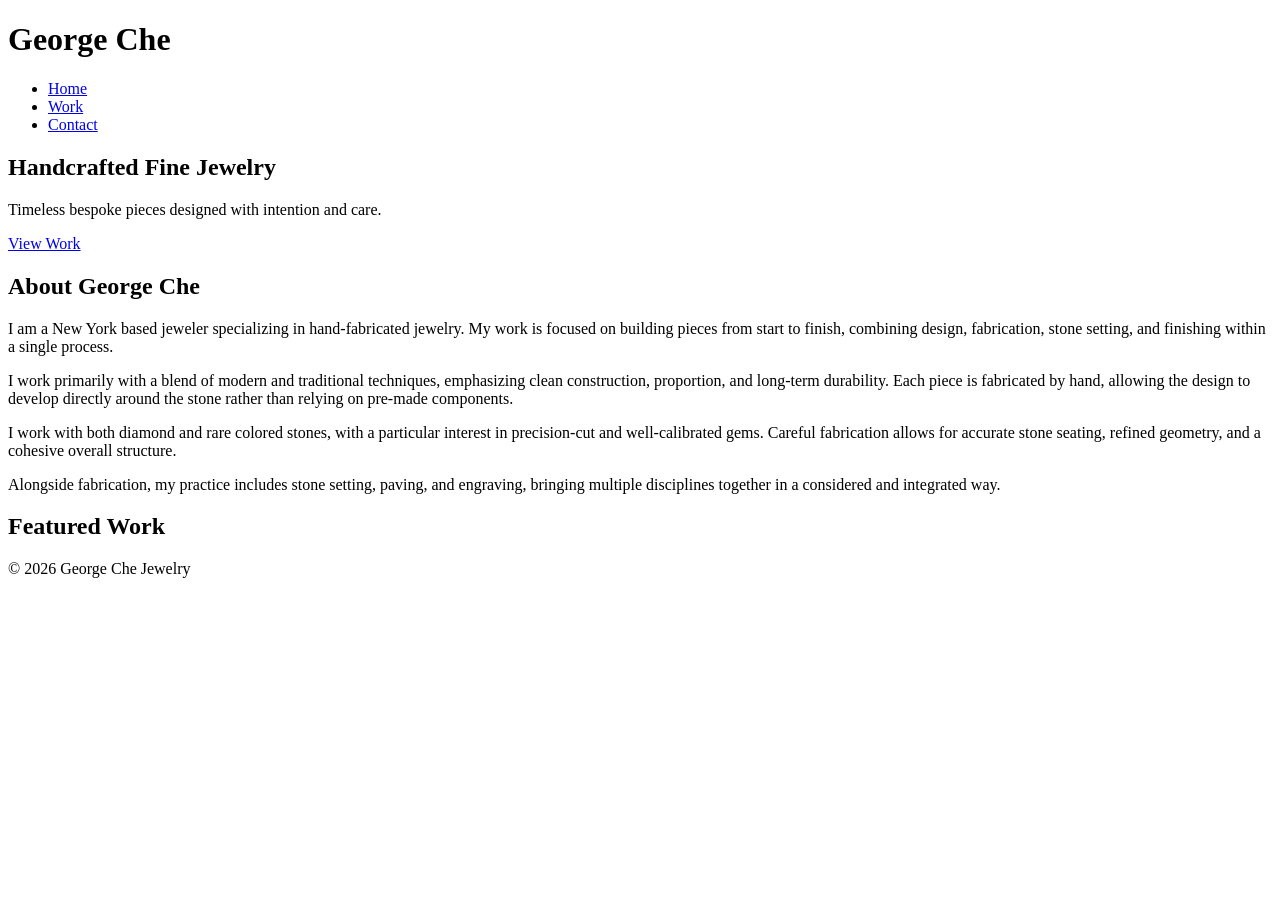
==== index.html @ 3e8ebaee "Added /images" ====
<!DOCTYPE html>
<html lang="en">
    <head>
        <meta charset="utf-8">
        <meta name="viewport" content="width=device-width, initial-scale=1.0">
        <title>George Che Jewelry</title>
        <link rel="stylesheet" href="styles.css">
    </head>
    <body>
        <header>
            <!--logo-->
            <h1>George Che</h1>
            <nav>
                <ul>
                    <li><a href="index.html">Home</a></li>
                    <li><a href="work.html">Work</a></li>
                    <li><a href="contact.html">Contact</a></li>
                </ul>
            </nav>
        </header>
        <main>
            <section class="hero">
                <h2>Handcrafted Fine Jewelry</h2>
                <p>Timeless bespoke pieces designed with intention and care.</p>
                <a href="work.html">View Work</a>
            </section>
            <section class="about">
                <h2>About George Che</h2>
                <!--img src="images/"-->
                <p>I am a New York based jeweler specializing in hand-fabricated jewelry. My work is focused on building pieces from start to finish, combining design, fabrication, stone setting, and finishing within a single process.</p>  
                <p>I work primarily with a blend of modern and traditional techniques, emphasizing clean construction, proportion, and long-term durability. Each piece is fabricated by hand, allowing the design to develop directly around the stone rather than relying on pre-made components.</p> 
                <p>I work with both diamond and rare colored stones, with a particular interest in precision-cut and well-calibrated gems. Careful fabrication allows for accurate stone seating, refined geometry, and a cohesive overall structure.</p>
                <p>Alongside fabrication, my practice includes stone setting, paving, and engraving, bringing multiple disciplines together in a considered and integrated way.</p>
            </section>
            <section class="featured">
                <h2>Featured Work</h2>
                <!--3 image cards-->
            </section>
        </main>
        <footer>
            <p>&copy; 2026 George Che Jewelry</p>
        </footer>

        <script src="script.js"></script>
    </body>
</html>
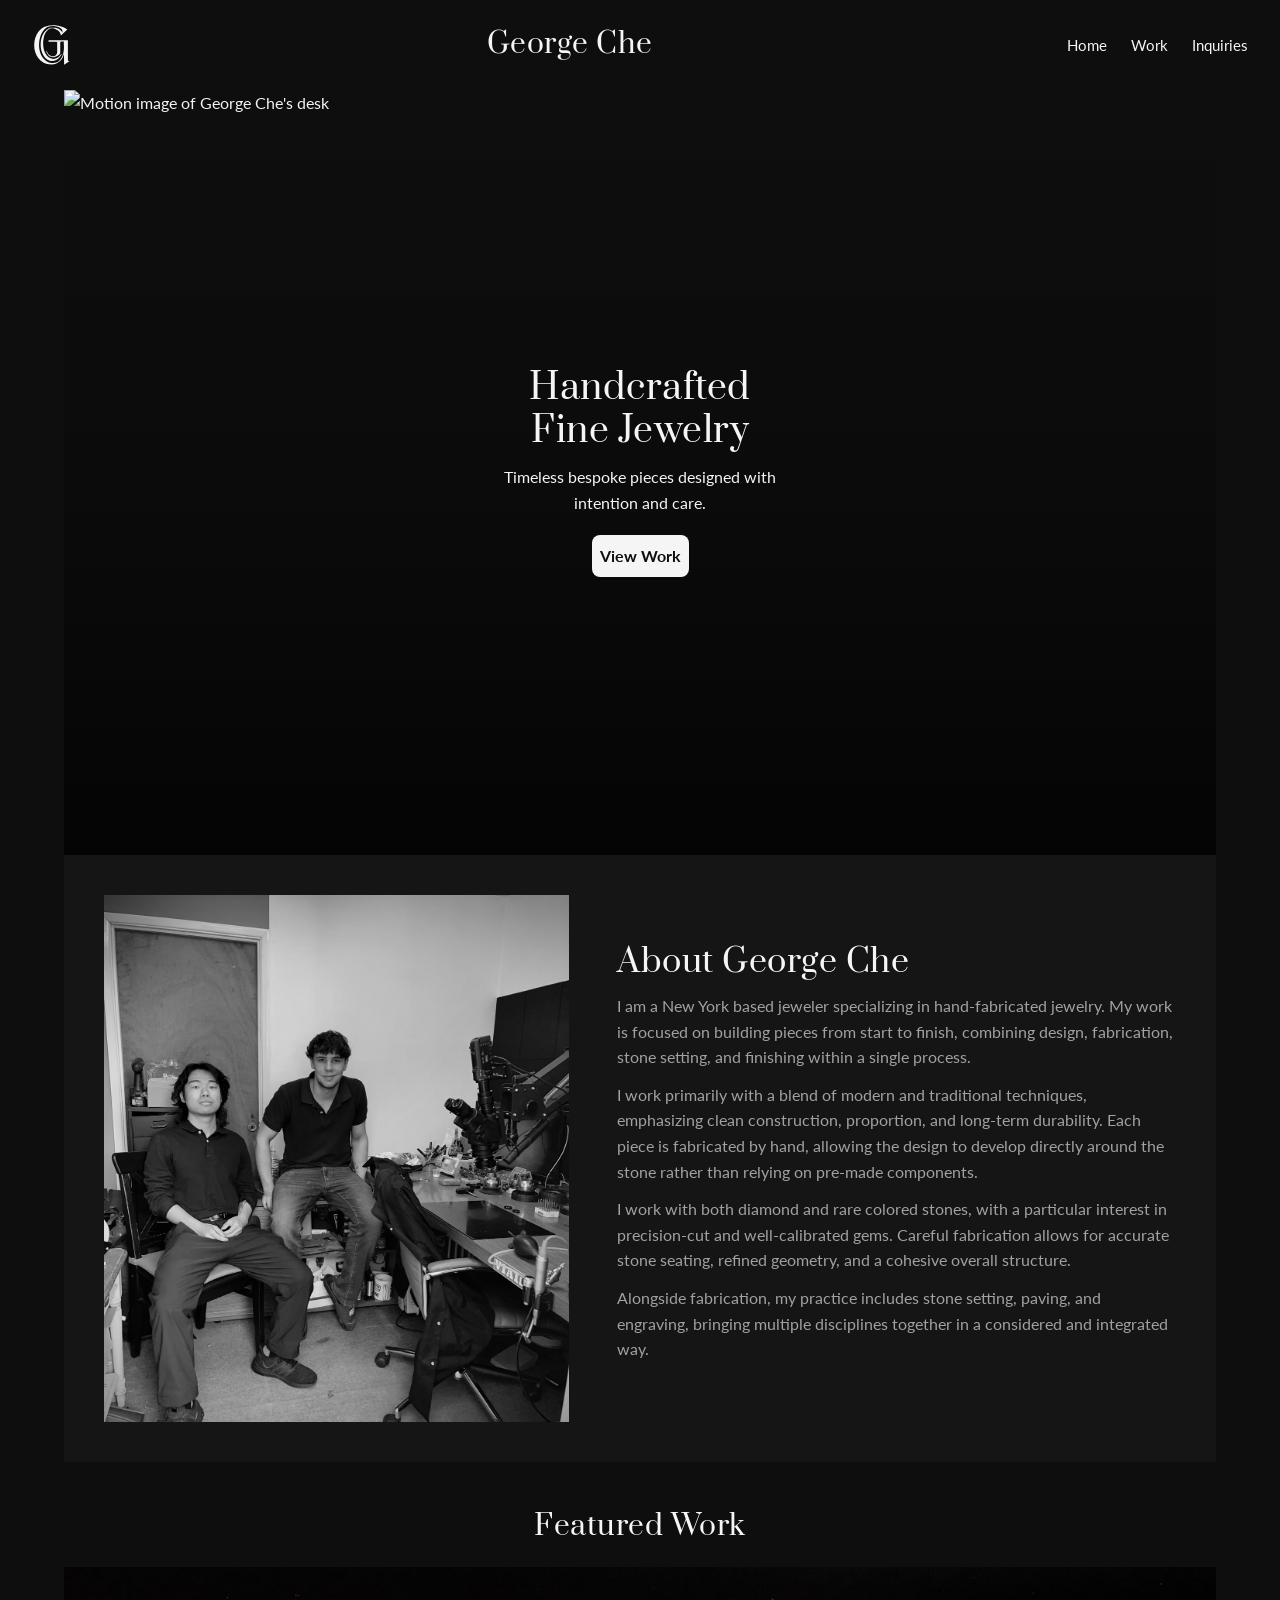
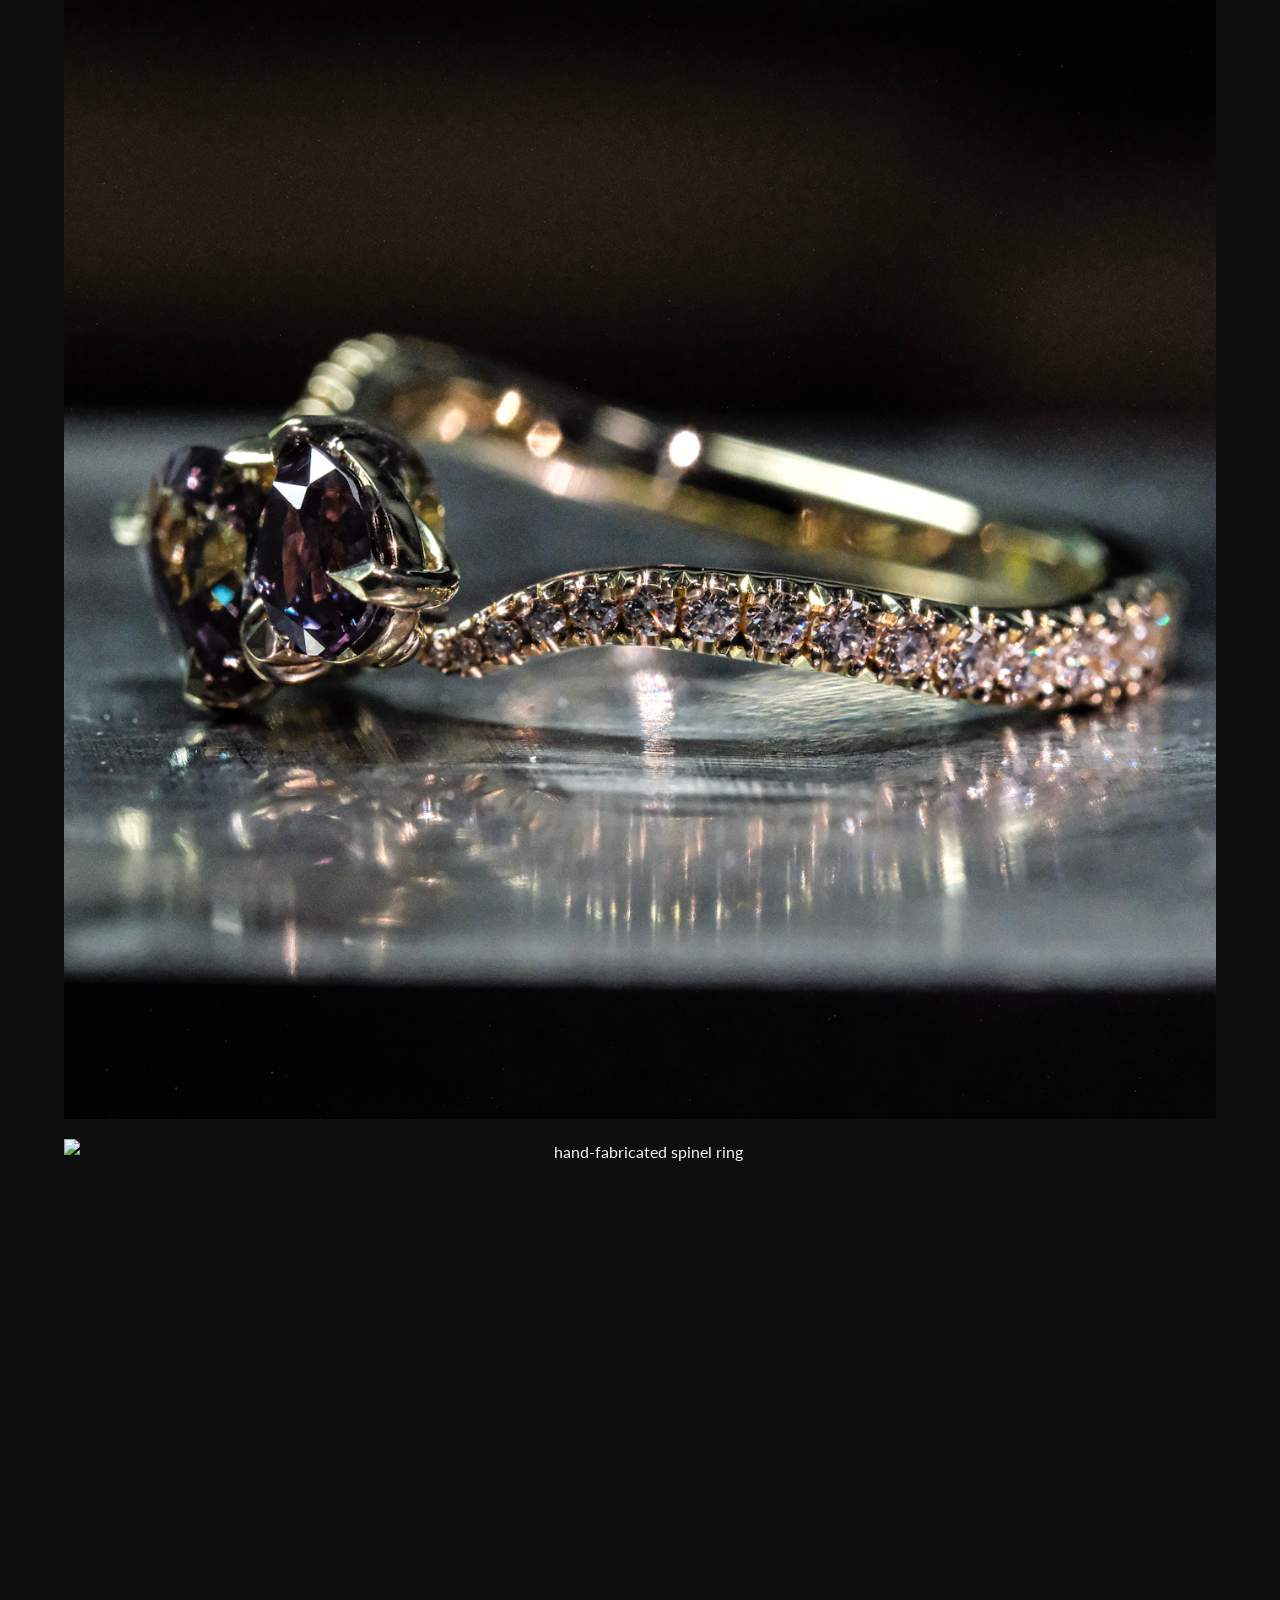
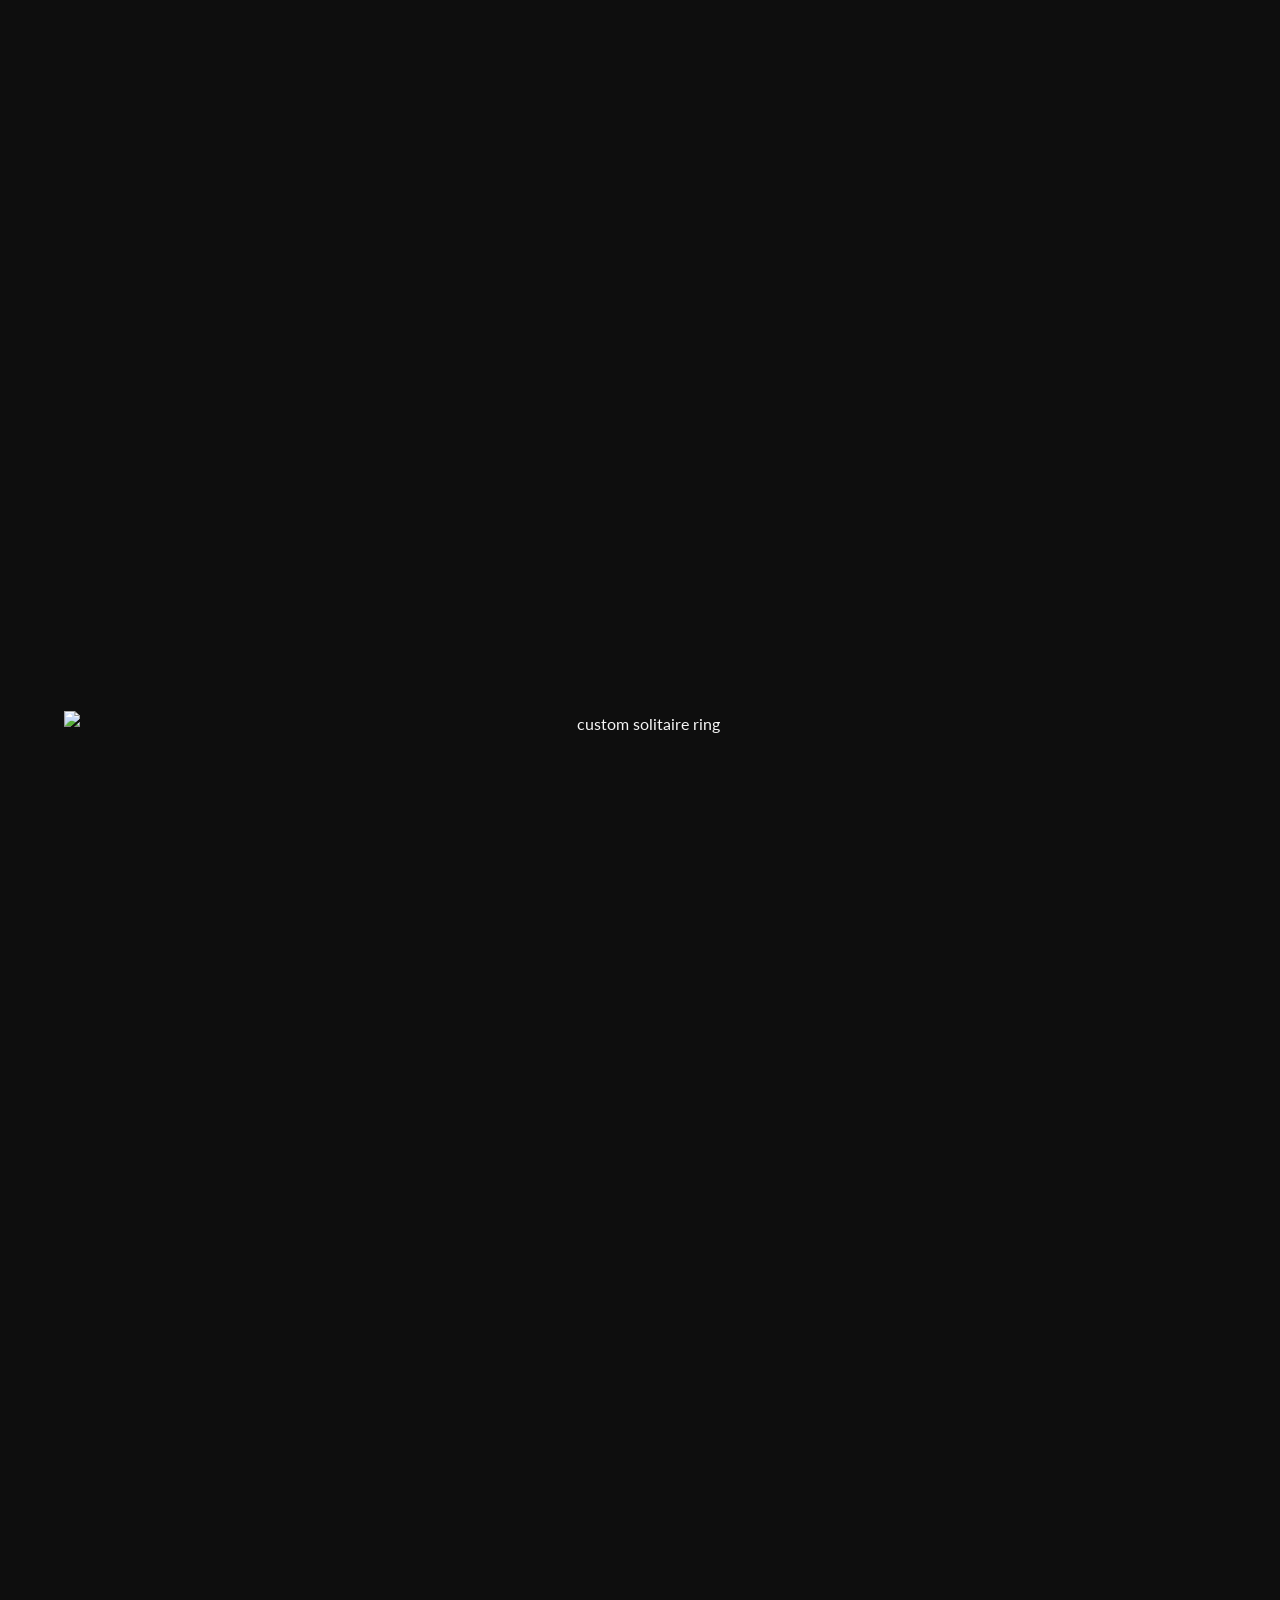
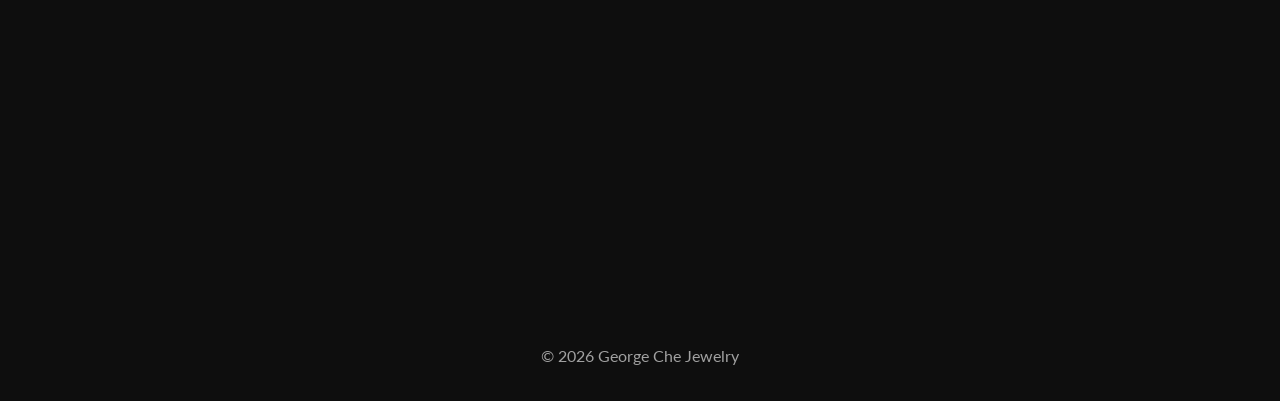
==== commit 26cafbc6: "Updated html, css, js" ====
--- a/index.html
+++ b/index.html
@@ -3,38 +3,61 @@
     <head>
         <meta charset="utf-8">
         <meta name="viewport" content="width=device-width, initial-scale=1.0">
+        <meta name="description" content="Mequila Murarik">
+        <meta name="author" content="Mequila Murarik">
         <title>George Che Jewelry</title>
         <link rel="stylesheet" href="styles.css">
     </head>
     <body>
         <header>
-            <!--logo-->
+            <img src="images/gcj-logo-white.svg" alt="George Che Jewelry logo" class="logo">
+
             <h1>George Che</h1>
-            <nav>
+
+            <button class="menu-toggle" id="menuToggle" aria-label="Toggle menu">
+                ☰
+            </button>
+
+            <nav id="navMenu">
                 <ul>
                     <li><a href="index.html">Home</a></li>
                     <li><a href="work.html">Work</a></li>
-                    <li><a href="contact.html">Contact</a></li>
+                    <li><a href="contact.html">Inquiries</a></li>
                 </ul>
             </nav>
         </header>
         <main>
             <section class="hero">
-                <h2>Handcrafted Fine Jewelry</h2>
-                <p>Timeless bespoke pieces designed with intention and care.</p>
-                <a href="work.html">View Work</a>
+                <img src="images/george-working-horizontal-bw.jpeg" alt="Motion image of George Che's desk" class="hero-image">
+                <div class="hero-content">
+                    <h2>Handcrafted Fine Jewelry</h2>
+                    <p>Timeless bespoke pieces designed with intention and care.</p>
+                    <a href="work.html">View Work</a>
+                </div>
             </section>
             <section class="about">
-                <h2>About George Che</h2>
-                <!--img src="images/"-->
-                <p>I am a New York based jeweler specializing in hand-fabricated jewelry. My work is focused on building pieces from start to finish, combining design, fabrication, stone setting, and finishing within a single process.</p>  
-                <p>I work primarily with a blend of modern and traditional techniques, emphasizing clean construction, proportion, and long-term durability. Each piece is fabricated by hand, allowing the design to develop directly around the stone rather than relying on pre-made components.</p> 
-                <p>I work with both diamond and rare colored stones, with a particular interest in precision-cut and well-calibrated gems. Careful fabrication allows for accurate stone seating, refined geometry, and a cohesive overall structure.</p>
-                <p>Alongside fabrication, my practice includes stone setting, paving, and engraving, bringing multiple disciplines together in a considered and integrated way.</p>
+                <img class="about-photo" src="images/george-ben-workshop.jpeg" alt="Photo of George Che">
+                    <section class="about-content">
+                        <h2>About George Che</h2>
+                        <p>I am a New York based jeweler specializing in hand-fabricated jewelry. My work is focused on building pieces from start to finish, combining design, fabrication, stone setting, and finishing within a single process.</p>  
+                        <p>I work primarily with a blend of modern and traditional techniques, emphasizing clean construction, proportion, and long-term durability. Each piece is fabricated by hand, allowing the design to develop directly around the stone rather than relying on pre-made components.</p> 
+                        <p>I work with both diamond and rare colored stones, with a particular interest in precision-cut and well-calibrated gems. Careful fabrication allows for accurate stone seating, refined geometry, and a cohesive overall structure.</p>
+                        <p>Alongside fabrication, my practice includes stone setting, paving, and engraving, bringing multiple disciplines together in a considered and integrated way.</p>
+                    </section>
             </section>
             <section class="featured">
                 <h2>Featured Work</h2>
-                <!--3 image cards-->
+                    <div class="featured-grid">
+                        <a href="work.html" class="featured-card">
+                            <img src="images/alex-ring-2.jpg" alt="handcrafted ring with curved band">
+                        </a>
+                        <a href="work.html" class="featured-card">
+                            <img src="images/spinel-ring-4.jpg" alt="hand-fabricated spinel ring">
+                        </a>
+                        <a href="work.html" class="featured-card">
+                            <img src="images/solitaire-ring-1.JPG" alt="custom solitaire ring">
+                        </a>
+                    </div>
             </section>
         </main>
         <footer>
--- a/styles.css
+++ b/styles.css
@@ -0,0 +1,300 @@
+/* CSS by Mequila Murarik */
+@import url('https://fonts.googleapis.com/css2?family=Lato:ital,wght@0,100;0,300;0,400;0,700;0,900;1,100;1,300;1,400;1,700;1,900&family=Prata&display=swap');
+/* CSS reset */
+
+html, body, div, span, applet, object, iframe,
+h1, h2, h3, h4, h5, h6, p, blockquote, pre,
+a, abbr, acronym, address, big, cite, code,
+del, dfn, em, img, ins, kbd, q, s, samp,
+small, strike, strong, sub, sup, tt, var,
+b, u, i, center,
+dl, dt, dd, ol, ul, li,
+fieldset, form, label, legend,
+table, caption, tbody, tfoot, thead, tr, th, td,
+article, aside, canvas, details, embed,
+figure, figcaption, footer, header, hgroup,
+menu, nav, output, ruby, section, summary,
+time, mark, audio, video {
+	margin: 0;
+	padding: 0;
+	border: 0;
+	font-size: 100%;
+	font: inherit;
+	vertical-align: baseline;
+}
+article, aside, details, figcaption, figure, footer, header, hgroup, menu, nav, section {
+	display: block;
+}
+ol, ul {
+	list-style: none;
+}
+blockquote, q {
+	quotes: none;
+}
+blockquote:before, blockquote:after, q:before, q:after {
+	content: '';
+	content: none;
+}
+table {
+	border-collapse: collapse;
+	border-spacing: 0;
+}
+:root {
+    --black: #0e0e0e;
+    --dark-gray: #151515;
+    --light-gray: #a1a1a1;
+    --white: #f5f5f5;
+    --gold: #c6a87d;
+    --border-gray: #2a2a2a;
+    --font-family: "Prata", "Lato", Georgia, serif
+}
+*, *::before, *::after {
+    box-sizing: border-box;
+}
+img {
+    display: block;
+    max-width: 100%;
+    height: auto;
+}
+a {
+    text-decoration: none;
+    color: inherit;
+}
+button, input, select, textarea {
+    font: inherit;
+}
+body {
+    background-color: var(--black);
+    color: var(--white);
+    font-family: "Lato", Arial, sans-serif;
+    line-height: 1.6;
+}
+main, header, footer {
+    width: 90%;
+    margin: 0 auto;
+}
+header {
+    width: 100%;
+    display: grid;
+    grid-template-columns: auto 1fr auto;
+    align-items: center;
+    padding: 1rem 2rem;
+}
+.logo {
+    width: 2.5rem;
+    height: auto;
+}
+header h1 {
+    display: none;
+}
+.menu-toggle {
+    background: none;
+    border: none;
+    color: var(--white);
+    font-size: 2rem;
+    cursor: pointer;
+    justify-self: end;
+    border-radius: 40px;
+    padding: 12px;
+}
+nav {
+    position: absolute;
+    top: 70px;
+    right: 0;
+    background-color: var(--dark-gray);
+    width: 100%;
+    display: none;
+    z-index: 200;
+}
+nav ul {
+    display: flex;
+    flex-direction: column;
+    align-items: center;
+    padding: 1rem 0;
+    gap: 1rem;
+}
+nav a {
+    font-size: 0.95rem;
+    font-family: "Lato", Arial, sans-serif;
+    color: var(--white);
+}
+nav.active {
+    display: block;
+}
+.hero {
+    position: relative;
+    height: 85vh;
+    overflow: hidden;
+}
+.hero-image {
+    position: absolute;
+    inset: 0;
+    width: 100%;
+    height: 100%;
+    object-fit: cover;
+}
+.hero::after {
+    content: "";
+    position: absolute;
+    inset: 0;
+    background: linear-gradient(to top,rgba(0,0,0,0.7), rgba(0,0,0,0.2), transparent);
+    z-index: 1;
+}
+.hero-content {
+    position: absolute;
+    inset: 0;
+    z-index: 2;
+    display: flex;
+    flex-direction: column;
+    justify-content: center;
+    align-items: center;
+    text-align: center;
+    padding: 1.5rem;
+}
+.hero h2 {
+    font-size: 2.2rem;
+    margin-bottom: 0.75rem;
+    max-width: 12ch;
+}
+.hero p {
+    max-width: 20rem;
+    margin-bottom: 1.25rem;
+    color: var(--white);
+}
+.hero a {
+    background-color: var(--white);
+    color: var(--black);
+    font-weight: bold;
+    padding: 8px;
+    border-radius: 8px;
+}
+.about {
+    background-color: var(--dark-gray);
+    padding: 1.5rem 1rem 2rem;
+    display: flex;
+    flex-direction: column;
+    gap: 1.25rem;
+}
+.about-photo {
+    width: 100%;
+    aspect-ratio: 16 / 9;
+    object-fit: cover;
+}
+.about-content h2 {
+    margin-bottom: 0.75rem;
+    font-size: 2rem;
+}
+.about-content p {
+    margin-bottom: 0.75rem;
+    max-width: 65ch;
+}
+.featured {
+    text-align: center;
+}
+.featured h2 {
+    font-size: 1.75rem;
+    margin-bottom: 1.5rem;
+}
+.featured-grid {
+    display: grid;
+    grid-template-columns: 1fr;
+    gap: 1.25rem;
+}
+.featured-card {
+    position: relative;
+    display: block;
+    overflow: hidden;
+}
+.featured-card img {
+    width: 100%;
+    aspect-ratio: 1 / 1;
+    object-fit: cover;
+}
+footer {
+    padding: 2rem 0;
+    text-align: center;
+}
+section {
+    padding: 3rem 0;
+}
+h1, h2, h3 {
+    font-family: "Prata", Georgia, serif;
+    font-weight: 400;
+    letter-spacing: 0.5px;
+    line-height: 1.2;
+}
+p {
+    color: var(--light-gray);
+}
+button, a.button {
+    display: inline-block;
+    background-color: var(--white);
+    color: var(--black);
+    padding: 0.75rem 1.5rem;
+    border: none;
+    cursor: pointer;
+    transition: all 0.3s ease;
+}
+button:hover, a.button:hover {
+    background-color: var(--gold);
+    color: var(--black);
+}
+input, select, textarea {
+    width: 100%;
+    padding: 0.75rem 1rem;
+    background-color: var(--dark-gray);
+    border: 1px solid var(--border-gray);
+    color: var(--white);
+}
+textarea {
+    resize: vertical;
+    min-height: 140px;
+}
+.error-message {
+    color: #ff6b6b;
+    font-size: 0.75rem;
+    margin-top: 0.3125rem;
+}
+
+/* media queries */
+@media (min-width: 768px) {
+    .menu-toggle {
+        display: none;
+    }
+    header h1 {
+        display: block;
+        text-align: center;
+        font-size: 1.75rem;
+    }
+    nav {
+        position: static;
+        display: block;
+        background: none;
+        width: auto;
+    }
+    nav ul {
+        flex-direction: row;
+        gap: 1.5rem;
+    }
+    .about {
+        display: grid;
+        grid-template-columns: 1fr 1.2fr;
+        gap: 2rem;
+        align-items: start;
+        padding: 2rem;
+    }
+    .about-photo {
+        aspect-ratio: 4 / 3;
+        height: 100%;
+    }
+    .about-content h2 {
+        font-size: 2rem;
+    }
+}
+
+@media (min-width: 1024px) {
+    .about {
+        gap: 3rem;
+        padding: 2.5rem;
+    }
+}
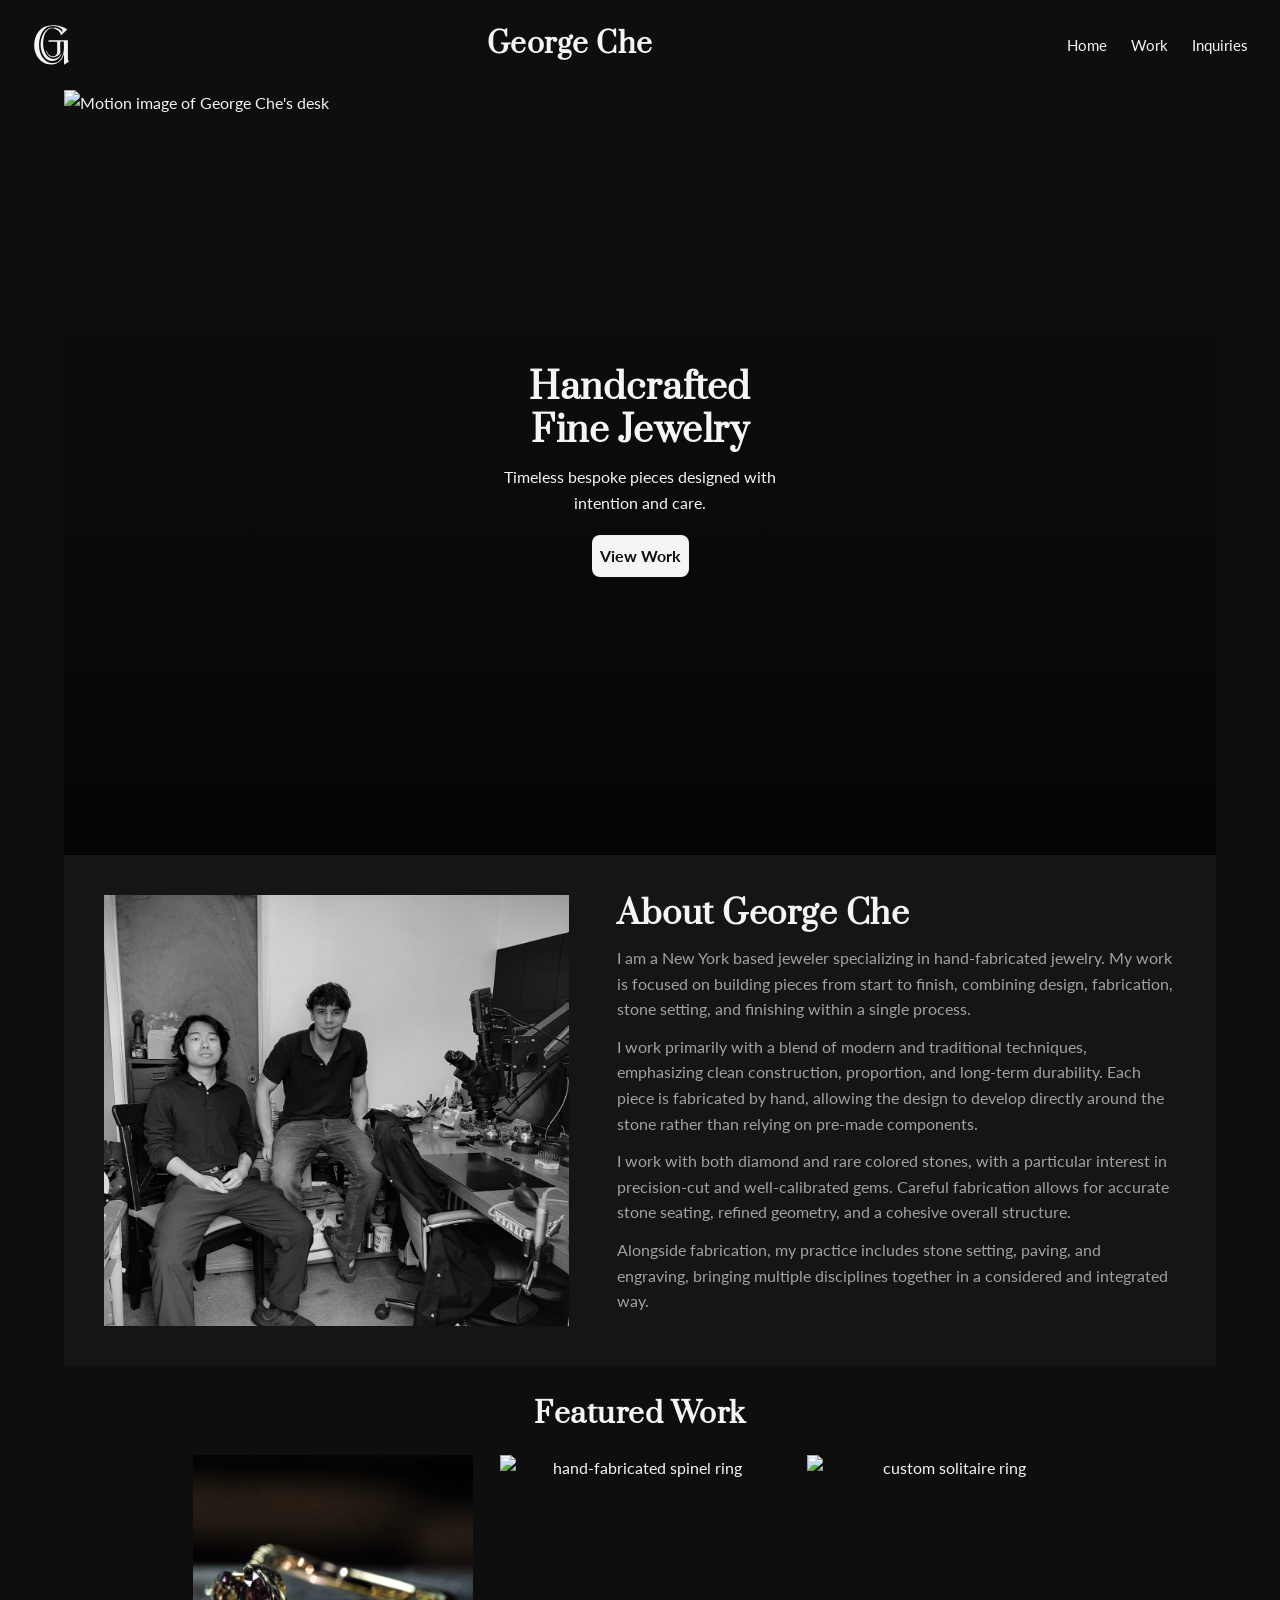
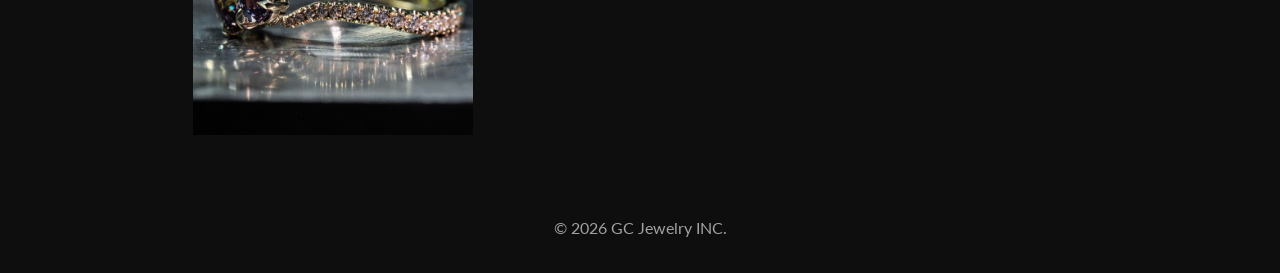
==== commit dd99b542: "Updated footer on all html" ====
--- a/index.html
+++ b/index.html
@@ -37,13 +37,13 @@
             </section>
             <section class="about">
                 <img class="about-photo" src="images/george-ben-workshop.jpeg" alt="Photo of George Che">
-                    <section class="about-content">
+                    <div class="about-content">
                         <h2>About George Che</h2>
                         <p>I am a New York based jeweler specializing in hand-fabricated jewelry. My work is focused on building pieces from start to finish, combining design, fabrication, stone setting, and finishing within a single process.</p>  
                         <p>I work primarily with a blend of modern and traditional techniques, emphasizing clean construction, proportion, and long-term durability. Each piece is fabricated by hand, allowing the design to develop directly around the stone rather than relying on pre-made components.</p> 
                         <p>I work with both diamond and rare colored stones, with a particular interest in precision-cut and well-calibrated gems. Careful fabrication allows for accurate stone seating, refined geometry, and a cohesive overall structure.</p>
                         <p>Alongside fabrication, my practice includes stone setting, paving, and engraving, bringing multiple disciplines together in a considered and integrated way.</p>
-                    </section>
+                    </div>
             </section>
             <section class="featured">
                 <h2>Featured Work</h2>
@@ -61,7 +61,7 @@
             </section>
         </main>
         <footer>
-            <p>&copy; 2026 George Che Jewelry</p>
+            <p>&copy; 2026 GC Jewelry INC.</p>
         </footer>
 
         <script src="script.js"></script>
--- a/styles.css
+++ b/styles.css
@@ -73,12 +73,18 @@
     width: 90%;
     margin: 0 auto;
 }
+main {
+    max-width: 1200px;
+
+}
 header {
     width: 100%;
     display: grid;
     grid-template-columns: auto 1fr auto;
     align-items: center;
     padding: 1rem 2rem;
+    position: relative;
+    z-index: 300;
 }
 .logo {
     width: 2.5rem;
@@ -99,13 +105,15 @@
 }
 nav {
     position: absolute;
-    top: 70px;
+    top: 100%;
+    left: 0;
     right: 0;
     background-color: var(--dark-gray);
     width: 100%;
     display: none;
     z-index: 200;
 }
+
 nav ul {
     display: flex;
     flex-direction: column;
@@ -113,10 +121,29 @@
     padding: 1rem 0;
     gap: 1rem;
 }
+
 nav a {
     font-size: 0.95rem;
     font-family: "Lato", Arial, sans-serif;
     color: var(--white);
+    position: relative;
+    transition: color 0.3s ease;
+}
+nav a:hover, nav a:focus {
+    color: var(--gold);
+}
+nav a::after {
+    content: "";
+    position: absolute;
+    left: 0;
+    bottom: -4px;
+    width: 0;
+    height: 1px;
+    background-color: var(--gold);
+    transition: width 0.3s ease;
+}
+nav a:hover::after, nav a:focus::after {
+    width: 100%;
 }
 nav.active {
     display: block;
@@ -133,6 +160,7 @@
     height: 100%;
     object-fit: cover;
 }
+
 .hero::after {
     content: "";
     position: absolute;
@@ -168,6 +196,10 @@
     padding: 8px;
     border-radius: 8px;
 }
+.hero-content a:hover {
+    background-color: var(--gold);
+    color: var(--black);
+}
 .about {
     background-color: var(--dark-gray);
     padding: 1.5rem 1rem 2rem;
@@ -190,6 +222,7 @@
 }
 .featured {
     text-align: center;
+    padding-top: 2rem;
 }
 .featured h2 {
     font-size: 1.75rem;
@@ -199,16 +232,21 @@
     display: grid;
     grid-template-columns: 1fr;
     gap: 1.25rem;
+    max-width: 500px;
+    margin: 0 auto;
 }
 .featured-card {
     position: relative;
-    display: block;
+    display: flex;
+    justify-content: center;
     overflow: hidden;
 }
 .featured-card img {
     width: 100%;
     aspect-ratio: 1 / 1;
     object-fit: cover;
+    max-width: 280px;
+    margin: 0 auto;
 }
 footer {
     padding: 2rem 0;
@@ -219,12 +257,94 @@
 }
 h1, h2, h3 {
     font-family: "Prata", Georgia, serif;
-    font-weight: 400;
+    font-weight: bold;
     letter-spacing: 0.5px;
     line-height: 1.2;
 }
 p {
     color: var(--light-gray);
+}
+.portfolio-intro h2, .contact-intro h2 {
+    font-size: 1.75rem;
+}
+.portfolio-intro p, .contact-intro p {
+    font-size: 1.25rem;
+}
+.gallery-grid {
+    display: grid;
+    grid-template-columns: 1fr;
+    gap: 1.5rem;
+}
+.gallery-item {
+    position: relative;
+    overflow: hidden;
+    cursor: pointer;
+}
+.gallery-item img {
+    width: 100%;
+    aspect-ratio: 1 / 1;
+    object-fit: cover;
+    transition: transform 0.4s ease;
+}
+.gallery-overlay {
+    position: absolute;
+    inset: 0;
+    background: rgba(0, 0, 0, 0.65);
+    color: white;
+    display: flex;
+    align-items: center;
+    justify-content: center;
+    text-align: center;
+    opacity: 0;
+    transition: opacity 0.3s ease;
+}
+.gallery-item:hover img {
+    transform: scale(1.05);
+}
+.gallery-item:hover .gallery-overlay {
+    opacity: 1;
+}
+.lightbox {
+    position: fixed;
+    inset: 0;
+    background: rgba(0,0,0,0.9);
+    display: none;
+    align-items: center;
+    justify-content: center;
+    z-index: 999;
+}
+.lightbox.active {
+    display: flex;
+}
+.lightbox-content {
+    max-width: 90%;
+    text-align: center;
+}
+.lightbox img {
+    max-height: 80vh;
+    margin-bottom: 1rem;
+}
+.lightbox button {
+    position: absolute;
+    background: none;
+    color: white;
+    font-size: 2rem;
+    border: none;
+    cursor: pointer;
+}
+.lightbox-close {
+    top: 20px;
+    right: 20px;
+}
+.lightbox-prev {
+    left: 20px;
+    top: 50%;
+    transform: translateY(-50%);
+}
+.lightbox-next {
+    right: 20px;
+    top: 50%;
+    transform: translateY(-50%);
 }
 button, a.button {
     display: inline-block;
@@ -239,6 +359,48 @@
     background-color: var(--gold);
     color: var(--black);
 }
+.contact-intro, .contact-form-section, .contact-process {
+    max-width: 680px;
+    margin: 0 auto;
+}
+.contact-intro {
+    text-align: center;
+    padding-bottom: 1.5rem;
+}
+.contact-intro h2, .contact-process h2 {
+    font-size: 2rem;
+    margin-bottom: 0.75rem;
+}
+.inquiry-form {
+    display: grid;
+    gap: 1.25rem;
+}
+.form-group label {
+    display: block;
+    margin-bottom: 0.4rem;
+    color: var(--white);
+    font-weight: 700;
+    font-size: 0.95rem;
+}
+.field-note {
+    margin-top: 0.4rem;
+    font-size: 0.8rem;
+    color: var(--gold);
+}
+.contact-process {
+    background-color: var(--dark-gray);
+    padding: 2rem 1.25rem;
+    margin-bottom: 2rem;
+}
+.contact-process ul {
+    display: grid;
+    gap: 0.85rem;
+}
+.contact-process li {
+    color: var(--light-gray);
+    padding-left: 1rem;
+    border-left: 1px solid var(--gold);
+}
 input, select, textarea {
     width: 100%;
     padding: 0.75rem 1rem;
@@ -257,6 +419,7 @@
 }
 
 /* media queries */
+/* tablet */
 @media (min-width: 768px) {
     .menu-toggle {
         display: none;
@@ -290,11 +453,33 @@
     .about-content h2 {
         font-size: 2rem;
     }
-}
-
+    .featured-grid {
+        grid-template-columns: repeat(3, 1fr);
+        max-width: 700px;
+    }
+    .gallery-grid {
+        grid-template-columns: repeat(2, 1fr);
+        gap: 2rem;
+    }
+    .contact-intro, .contact-form-section, .contact-process {
+        max-width: 620px;
+    }
+}
+/* desktop */
 @media (min-width: 1024px) {
     .about {
         gap: 3rem;
         padding: 2.5rem;
     }
+    .featured-grid {
+        grid-template-columns: repeat(3, 1fr);
+        max-width: 900px;
+    }
+    .gallery-grid {
+        grid-template-columns: repeat(3, 1fr);
+        gap: 2.5rem;
+    }
+    .contact-intro, .contact-form-section, .contact-process {
+        max-width: 720px;
+    }
 }
